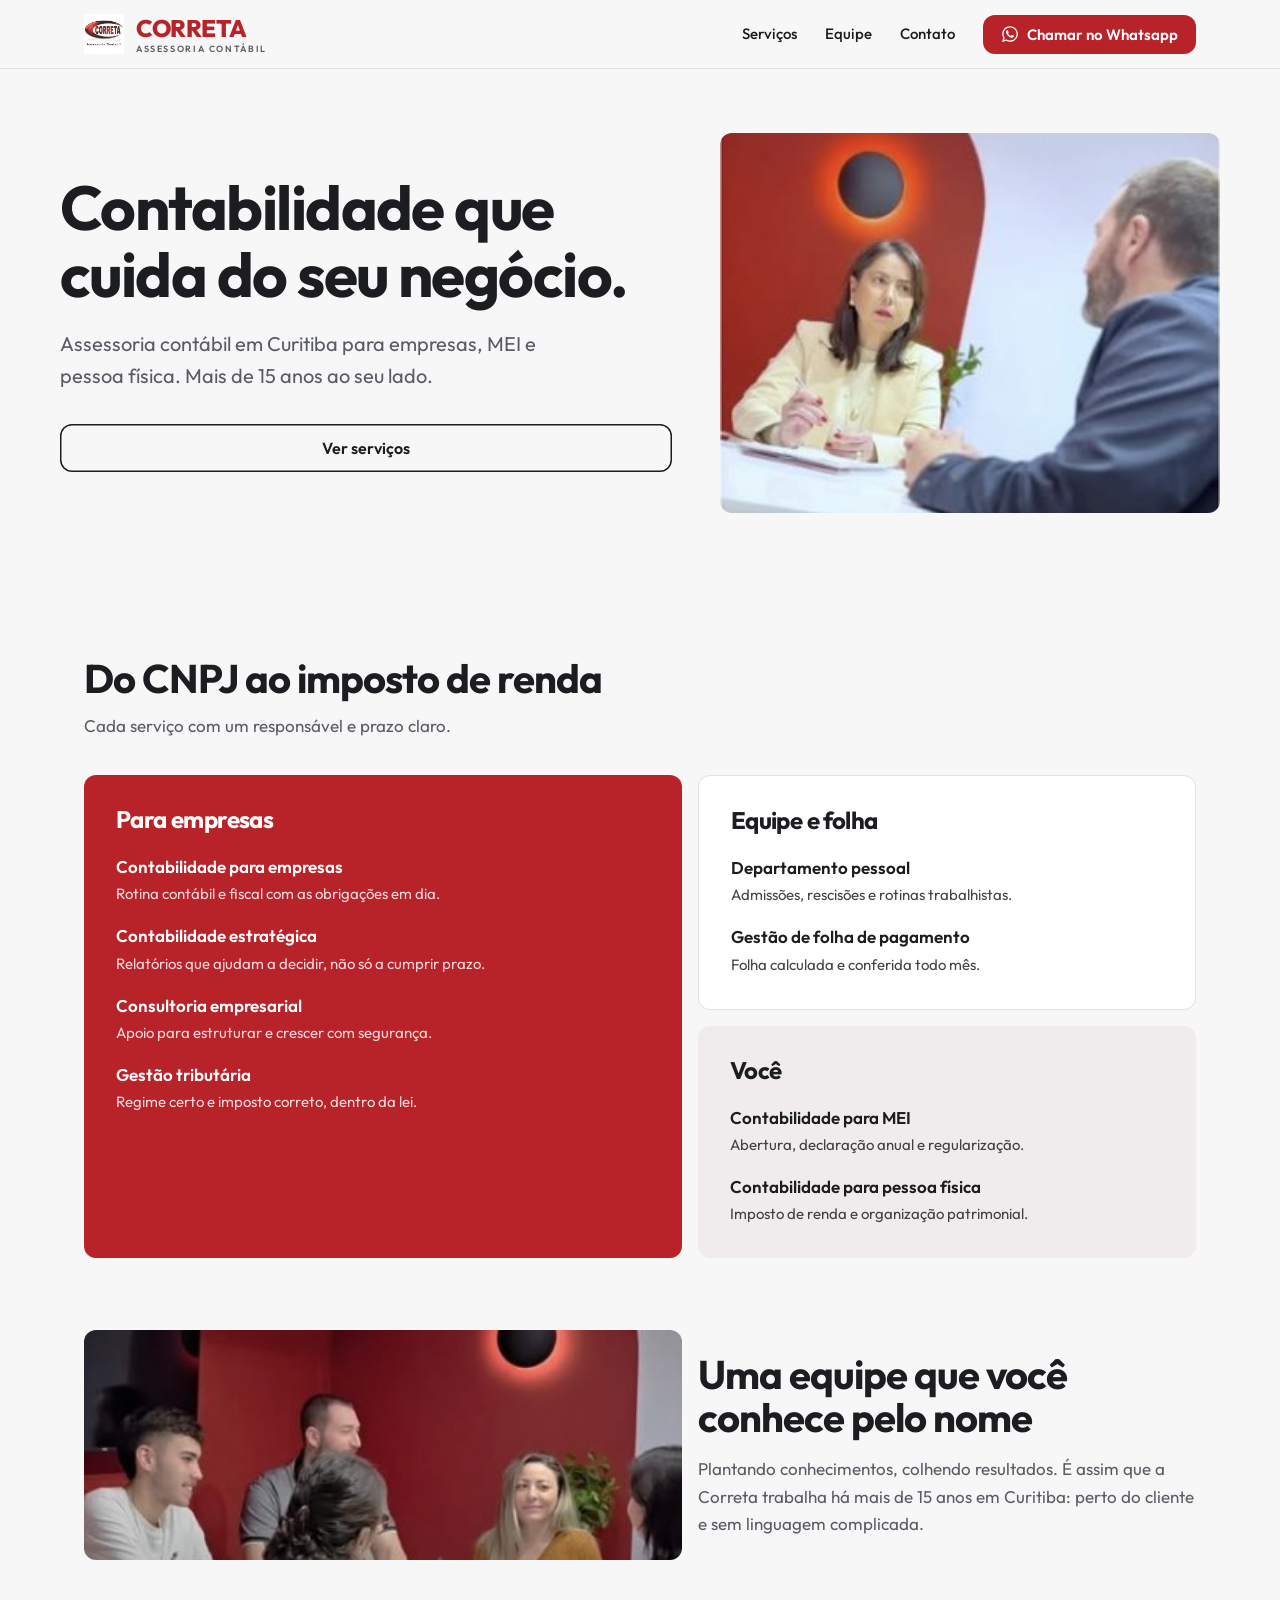
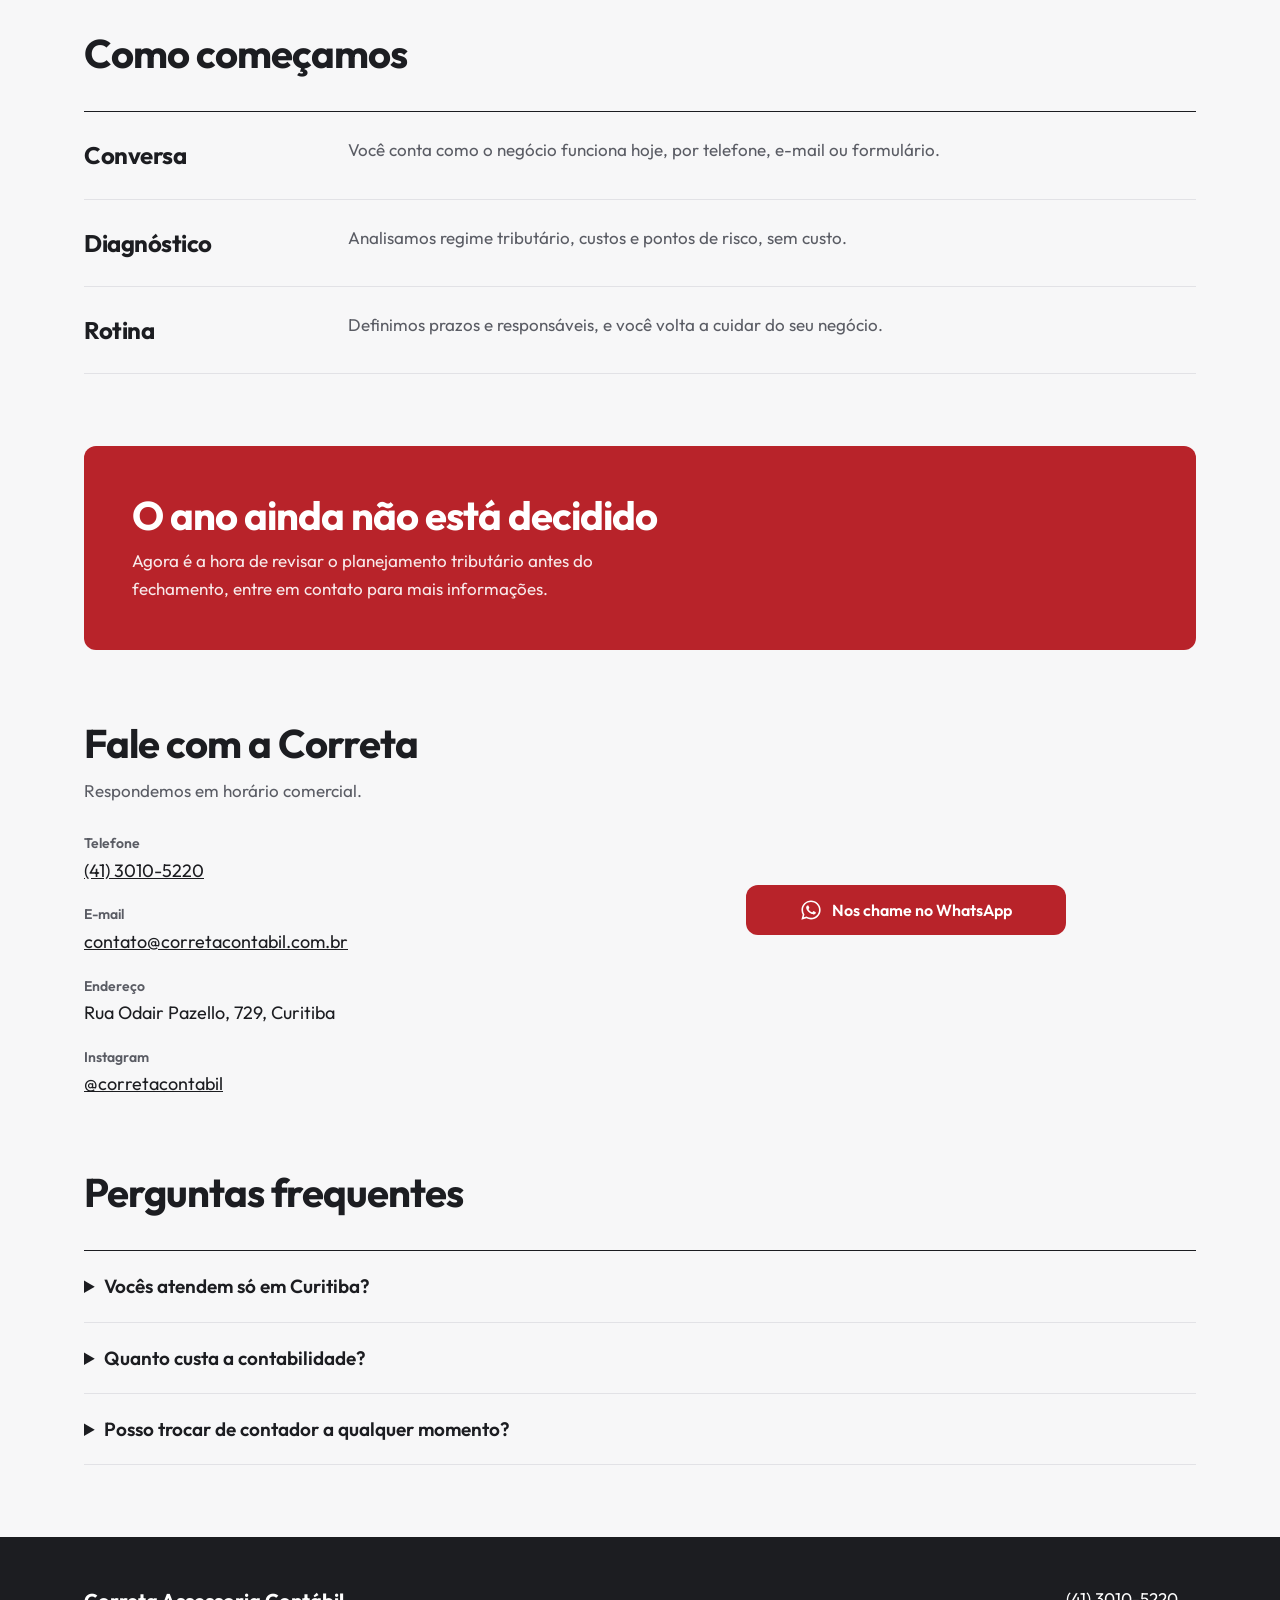
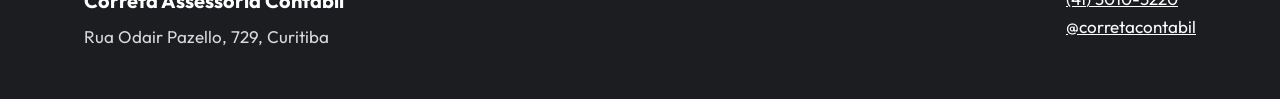
==== Correta Assessoria Contábil.html @ e1a7342b "Primeiro commit" ====
<!doctype html>
<html lang="pt-BR">
  <head>
    <meta charset="utf-8" />
    <meta
      name="viewport"
      content="width=device-width, initial-scale=1, viewport-fit=cover"
    />
    <title>Correta Assessoria Contábil | Curitiba</title>
    <meta
      name="description"
      content="Assessoria contábil em Curitiba para empresas, MEI e pessoa física. Peça seu diagnóstico gratuito."
    />
    <link rel="preconnect" href="https://fonts.googleapis.com" />
    <link rel="preconnect" href="https://fonts.gstatic.com" crossorigin />
    <link
      href="https://fonts.googleapis.com/css2?family=Outfit:wght@400;500;600;700;800&display=swap"
      rel="stylesheet"
    />

    <link rel="icon" type="image/png" href="/public/logo.jpg" />

    <style>
      :root {
        color-scheme: light;
        --bg: #f7f7f8;
        --surf: #fff;
        --tint: #f0eced;
        --ink: #1c1d21;
        --mut: #5a5c64;
        --acc: #b8232a;
        --accd: #8f1a20;
        --line: #e2e2e6;
        --r: 12px;
        box-sizing: border-box;
        padding-top: env(safe-area-inset-top, 0px);
        padding-bottom: env(safe-area-inset-bottom, 0px);
      }
      * {
        box-sizing: border-box;
      }
      html {
        scroll-padding-top: calc(72px + env(safe-area-inset-top, 0px));
        scroll-behavior: smooth;
      }
      @media (prefers-reduced-motion: reduce) {
        html {
          scroll-behavior: auto;
        }
        * {
          transition: none !important;
        }
      }
      body {
        margin: 0;
        background: var(--bg);
        color: var(--ink);
        font:
          400 17px/1.6 Outfit,
          system-ui,
          -apple-system,
          "Segoe UI",
          Roboto,
          sans-serif;
      }
      .w {
        max-width: 1160px;
        margin: 0 auto;
        padding: 0 24px;
      }
      h1,
      h2,
      h3 {
        font-weight: 700;
        letter-spacing: -0.025em;
        line-height: 1.08;
        margin: 0;
      }
      h1 {
        font-size: clamp(34px, 5.6vw, 62px);
      }
      h2 {
        font-size: clamp(26px, 3.8vw, 40px);
      }
      p {
        margin: 0;
      }
      .mut {
        color: var(--mut);
      }
      header {
        position: sticky;
        top: env(safe-area-inset-top, 0px);
        z-index: 10;
        background: var(--bg);
        border-bottom: 1px solid var(--line);
      }
      header .w {
        height: 68px;
        display: flex;
        align-items: center;
        justify-content: space-between;
        gap: 16px;
      }
      .logo {
        font-weight: 800;
        font-size: 24px;
        letter-spacing: -0.02em;
        color: var(--acc);
        text-transform: uppercase;
        line-height: 1;
        text-decoration: none;
      }
      .logo small {
        display: block;
        font-size: 9px;
        font-weight: 600;
        letter-spacing: 0.18em;
        color: var(--mut);
        margin-top: 4px;
      }
      nav {
        display: flex;
        align-items: center;
        gap: 28px;
      }
      nav a:not(.btn) {
        color: var(--ink);
        text-decoration: none;
        font-weight: 500;
        font-size: 15px;
      }
      nav a:not(.btn):hover {
        color: var(--acc);
      }
      nav a.btn {
        display: inline-flex;
        align-items: center;
        justify-content: center;
        gap: 8px; /* Espaçamento entre o ícone e o texto */
      }

      /* Tamanho e cor do ícone SVG do WhatsApp */
      nav a.btn svg {
        width: 18px;
        height: 18px;
        fill: currentColor; /* Herda a cor branca do texto do botão */
        flex-shrink: 0;
      }
      .btn {
        display: inline-block;
        background: var(--acc);
        color: #fff;
        font:
          600 16px Outfit,
          system-ui,
          sans-serif;
        padding: 14px 24px;
        border-radius: var(--r);
        text-decoration: none;
        border: 0;
        cursor: pointer;
        white-space: nowrap;
        transition:
          background 0.15s,
          transform 0.1s;
      }
      .btn:hover {
        background: var(--accd);
      }
      .btn:active {
        transform: translateY(1px);
      }
      .btn.line {
        background: transparent;
        color: var(--ink);
        box-shadow: inset 0 0 0 1.5px var(--ink);
        width: 100%;
        text-align: center;
      }
      .btn.line:hover {
        background: var(--ink);
        color: #fff;
      }
      .btn.white {
        background: #fff;
        color: var(--accd);
      }
      .btn.white:hover {
        background: var(--tint);
      }
      .btn.sm {
        padding: 10px 18px;
        font-size: 15px;
      }
      .btn-wsp {
        display: inline-flex;
        align-items: center;
        justify-content: center;
        gap: 10px;
        width: 100%; /* Ocupa a largura disponível da coluna no formulário */
        max-width: 320px; /* Define um tamanho máximo elegante */
        text-align: center;
      }

      /* Garante o alinhamento do conteúdo da coluna onde o botão está inserido */
      .form-column-center {
        display: flex;
        flex-direction: column;
        justify-content: center;
        align-items: center;
        height: 100%;
      }

      .logo {
        display: flex;
        align-items: center;
        gap: 12px; /* Espaço entre a imagem e o texto */
        text-decoration: none;
        font-weight: 800;
        font-size: 24px;
        letter-spacing: -0.02em;
        color: var(--acc);
        text-transform: uppercase;
        line-height: 1;
      }

      /* Tamanho controlado da imagem */
      .logo-img {
        max-height: 40px;
        width: auto;
        object-fit: contain;
      }

      /* Estilo do texto ao lado da imagem */
      .logo-text small {
        display: block;
        font-size: 9px;
        font-weight: 600;
        letter-spacing: 0.18em;
        color: var(--mut);
        margin-top: 4px;
      }

      /* Ajuste do tamanho do ícone SVG do WhatsApp */
      .btn-wsp svg {
        width: 22px;
        height: 22px;
        fill: currentColor;
        flex-shrink: 0;
      }
      .hero {
        display: grid;
        grid-template-columns: 1.1fr 0.9fr;
        gap: 48px;
        align-items: center;
        padding: 64px 0 72px;
      }
      .hero p {
        font-size: 20px;
        color: var(--mut);
        max-width: 480px;
        margin-top: 20px;
      }
      .cta {
        display: flex;
        gap: 12px;
        flex-wrap: wrap;
        margin-top: 32px;
      }
      .ph {
        width: 100%;
        display: block;
        border-radius: var(--r);
        object-fit: cover;
      }
      .hero .ph {
        aspect-ratio: 4/4.6;
      }
      section {
        padding: 72px 0;
      }
      .head {
        max-width: 620px;
        margin-bottom: 36px;
      }
      .head p {
        margin-top: 12px;
        color: var(--mut);
      }
      .bento {
        display: grid;
        grid-template-columns: 1.2fr 1fr;
        grid-template-rows: auto auto;
        gap: 16px;
      }
      .cell {
        border-radius: var(--r);
        padding: 32px;
      }
      .cell h3 {
        font-size: 24px;
        margin-bottom: 20px;
      }
      .cell dl {
        margin: 0;
      }
      .cell dt {
        font-weight: 600;
        font-size: 17px;
      }
      .cell dd {
        margin: 2px 0 16px;
        font-size: 15px;
        opacity: 0.82;
      }
      .cell dd:last-child {
        margin-bottom: 0;
      }
      .c1 {
        grid-row: span 2;
        background: var(--acc);
        color: #fff;
      }
      .c2 {
        background: var(--surf);
        border: 1px solid var(--line);
      }
      .c3 {
        background: var(--tint);
      }
      .split {
        display: grid;
        grid-template-columns: 1.2fr 1fr;
        gap: 16px;
        align-items: center;
      }

      .split .ph {
        width: 100%;
        aspect-ratio: 16/9;
        object-fit: cover;
        border-radius: var(--r);
      }
      .split p {
        margin-top: 16px;
        color: var(--mut);
      }
      .steps {
        border-top: 1.5px solid var(--ink);
      }
      .step {
        display: grid;
        grid-template-columns: 240px 1fr;
        gap: 24px;
        padding: 24px 0;
        border-bottom: 1px solid var(--line);
      }
      .step b {
        font-size: 24px;
        font-weight: 700;
        letter-spacing: -0.02em;
      }
      .band {
        background: var(--acc);
        color: #fff;
        border-radius: var(--r);
        padding: 48px;
        display: flex;
        justify-content: space-between;
        align-items: center;
        gap: 32px;
        flex-wrap: wrap;
      }
      .band p {
        margin-top: 10px;
        opacity: 0.9;
        max-width: 520px;
      }
      .form {
        display: grid;
        grid-template-columns: 0.9fr 1.1fr;
        gap: 56px;
      }
      .info dl {
        margin: 28px 0 0;
      }
      .info dt {
        font-size: 14px;
        font-weight: 600;
        color: var(--mut);
        margin-top: 18px;
      }
      .info dd {
        margin: 2px 0 0;
        font-size: 18px;
      }
      .info a {
        color: var(--ink);
      }
      form {
        background: var(--surf);
        border: 1px solid var(--line);
        border-radius: var(--r);
        padding: 32px;
      }
      label {
        display: block;
        font-weight: 600;
        font-size: 15px;
        margin-bottom: 8px;
      }
      .f {
        margin-bottom: 20px;
      }
      .hint {
        font-size: 14px;
        color: var(--mut);
        margin-top: 6px;
      }
      .err {
        font-size: 14px;
        color: var(--accd);
        margin-top: 6px;
        display: none;
      }
      .bad input {
        border-color: var(--accd);
      }
      .bad .err {
        display: block;
      }
      input,
      select {
        width: 100%;
        padding: 14px;
        border-radius: var(--r);
        border: 1.5px solid #9c9ea6;
        background: #fff;
        color: var(--ink);
        font: inherit;
      }
      input:focus-visible,
      select:focus-visible,
      .btn:focus-visible,
      summary:focus-visible,
      a:focus-visible {
        outline: 3px solid var(--ink);
        outline-offset: 2px;
      }
      details {
        border-bottom: 1px solid var(--line);
        padding: 20px 0;
      }
      details:first-of-type {
        border-top: 1.5px solid var(--ink);
      }
      summary {
        font-weight: 600;
        font-size: 19px;
        cursor: pointer;
      }
      details p {
        margin-top: 10px;
        color: var(--mut);
        max-width: 640px;
      }
      footer {
        background: var(--ink);
        color: #d9dade;
        padding: 48px 0;
      }
      footer .w {
        display: flex;
        justify-content: space-between;
        gap: 24px;
        flex-wrap: wrap;
      }
      footer b {
        color: #fff;
        font-size: 20px;
      }
      footer a {
        color: #fff;
      }
      @media (max-width: 820px) {
        nav a:not(.btn) {
          display: none;
        }
        .hero,
        .split,
        .form {
          grid-template-columns: 1fr;
          gap: 32px;
        }
        .hero {
          padding: 36px 0 48px;
        }
        .hero .ph {
          aspect-ratio: 4/3;
          order: -1;
        }
        .bento {
          grid-template-columns: 1fr;
        }
        .c1 {
          grid-row: auto;
        }
        .step {
          grid-template-columns: 1fr;
          gap: 6px;
        }
        section {
          padding: 52px 0;
        }
        .band {
          padding: 32px;
        }
        .cell {
          padding: 24px;
        }
        form {
          padding: 24px;
        }
      }
    </style>
  </head>
  <body>
    <header>
      <div class="w">
        <a class="logo" href="#">
          <img src="/public/logo.jpg" alt="Logo Correta" class="logo-img" />
          <div class="logo-text">
            CORRETA
            <small>ASSESSORIA CONTÁBIL</small>
          </div>
        </a>
        <nav>
          <a href="#servicos">Serviços</a><a href="#equipe">Equipe</a
          ><a href="#contato">Contato</a
          ><a
            class="btn sm"
            href="https://wa.me/554130105220?text=Ol%C3%A1!%20Gostaria%20de%20mais%20informa%C3%A7%C3%B5es."
          >
            <svg xmlns="http://www.w3.org/2000/svg" viewBox="0 0 448 512">
              <path
                d="M380.9 97.1C339 55.1 283.2 32 223.9 32c-122.4 0-222 99.6-222 222 0 39.1 10.2 77.3 29.6 111L0 480l117.7-30.9c32.4 17.7 68.9 27 106.1 27h.1c122.3 0 224.1-99.6 224.1-222 0-59.3-25.2-115-67.1-157zm-157 341.6c-33.2 0-65.7-8.9-94-25.7l-6.7-4-69.8 18.3 18.6-68.1-4.4-7c-18.5-29.4-28.2-63.3-28.2-98.2 0-101.7 82.8-184.5 184.6-184.5 49.3 0 95.6 19.2 130.4 54.1 34.8 34.9 56.2 81.2 56.1 130.5 0 101.8-84.9 184.6-186.6 184.6zm101.2-138.2c-5.5-2.8-32.8-16.2-37.9-18-5.1-1.9-8.8-2.8-12.5 2.8-3.7 5.6-14.3 18-17.6 21.8-3.2 3.7-6.5 4.2-12 1.4-32.6-16.3-54-29.1-75.5-66-5.7-9.8 5.7-9.1 16.3-30.3 1.8-3.7.9-6.9-.5-9.7-1.4-2.8-12.5-30.1-17.1-41.2-4.5-10.8-9.1-9.3-12.5-9.5-3.2-.2-6.9-.2-10.6-.2-3.7 0-9.7 1.4-14.8 6.9-5.1 5.6-19.4 19-19.4 46.3 0 27.3 19.9 53.7 22.6 57.4 2.8 3.7 39.1 59.7 94.8 83.8 35.2 15.2 49 16.5 66.6 13.9 10.7-1.6 32.8-13.4 37.4-26.4 4.6-13 4.6-24.1 3.2-26.4-1.3-2.5-5-3.9-10.5-6.6z"
              />
            </svg>
            Chamar no Whatsapp
          </a>
        </nav>
      </div>
    </header>

    <main>
      <div class="w hero">
        <div>
          <h1>Contabilidade que cuida do seu negócio.</h1>
          <p>
            Assessoria contábil em Curitiba para empresas, MEI e pessoa física.
            Mais de 15 anos ao seu lado.
          </p>
          <div class="cta">
            <a class="btn line" href="#servicos">Ver serviços</a>
          </div>
        </div>
        <img
          class="ph"
          src="[data-uri]"
          width="310"
          height="380"
          alt="Contadora atendendo um cliente na sala de reuniões da Correta"
        />
      </div>

      <section id="servicos">
        <div class="w">
          <div class="head">
            <h2>Do CNPJ ao imposto de renda</h2>
            <p>Cada serviço com um responsável e prazo claro.</p>
          </div>
          <div class="bento">
            <div class="cell c1">
              <h3>Para empresas</h3>
              <dl>
                <dt>Contabilidade para empresas</dt>
                <dd>Rotina contábil e fiscal com as obrigações em dia.</dd>
                <dt>Contabilidade estratégica</dt>
                <dd>
                  Relatórios que ajudam a decidir, não só a cumprir prazo.
                </dd>
                <dt>Consultoria empresarial</dt>
                <dd>Apoio para estruturar e crescer com segurança.</dd>
                <dt>Gestão tributária</dt>
                <dd>Regime certo e imposto correto, dentro da lei.</dd>
              </dl>
            </div>
            <div class="cell c2">
              <h3>Equipe e folha</h3>
              <dl>
                <dt>Departamento pessoal</dt>
                <dd>Admissões, rescisões e rotinas trabalhistas.</dd>
                <dt>Gestão de folha de pagamento</dt>
                <dd>Folha calculada e conferida todo mês.</dd>
              </dl>
            </div>
            <div class="cell c3">
              <h3>Você</h3>
              <dl>
                <dt>Contabilidade para MEI</dt>
                <dd>Abertura, declaração anual e regularização.</dd>
                <dt>Contabilidade para pessoa física</dt>
                <dd>Imposto de renda e organização patrimonial.</dd>
              </dl>
            </div>
          </div>
        </div>
      </section>

      <section id="equipe" style="padding-top: 0">
        <div class="w split">
          <img
            class="ph"
            src="[data-uri]"
            width="418"
            height="230"
            alt="Equipe da Correta reunida na sala vermelha do escritório"
            loading="lazy"
          />
          <div>
            <h2>Uma equipe que você conhece pelo nome</h2>
            <p>
              Plantando conhecimentos, colhendo resultados. É assim que a
              Correta trabalha há mais de 15 anos em Curitiba: perto do cliente
              e sem linguagem complicada.
            </p>
          </div>
        </div>
      </section>

      <section style="padding-top: 0">
        <div class="w">
          <div class="head"><h2>Como começamos</h2></div>
          <div class="steps">
            <div class="step">
              <b>Conversa</b>
              <p class="mut">
                Você conta como o negócio funciona hoje, por telefone, e-mail ou
                formulário.
              </p>
            </div>
            <div class="step">
              <b>Diagnóstico</b>
              <p class="mut">
                Analisamos regime tributário, custos e pontos de risco, sem
                custo.
              </p>
            </div>
            <div class="step">
              <b>Rotina</b>
              <p class="mut">
                Definimos prazos e responsáveis, e você volta a cuidar do seu
                negócio.
              </p>
            </div>
          </div>
        </div>
      </section>

      <section style="padding-top: 0">
        <div class="w">
          <div class="band">
            <div>
              <h2>O ano ainda não está decidido</h2>
              <p>
                Agora é a hora de revisar o planejamento tributário antes do
                fechamento, entre em contato para mais informações.
              </p>
            </div>
          </div>
        </div>
      </section>

      <section id="contato" style="padding-top: 0">
        <div class="w form">
          <!-- Informações de contacto à esquerda -->
          <div class="info">
            <h2>Fale com a Correta</h2>
            <p class="mut" style="margin-top: 12px">
              Respondemos em horário comercial.
            </p>
            <dl>
              <dt>Telefone</dt>
              <dd><a href="tel:+554130105220">(41) 3010-5220</a></dd>
              <dt>E-mail</dt>
              <dd>
                <a href="mailto:contato@corretacontabil.com.br"
                  >contato@corretacontabil.com.br</a
                >
              </dd>
              <dt>Endereço</dt>
              <dd>Rua Odair Pazello, 729, Curitiba</dd>
              <dt>Instagram</dt>
              <dd>
                <a
                  href="https://instagram.com/corretacontabil"
                  target="_blank"
                  rel="noopener"
                  >@corretacontabil</a
                >
              </dd>
            </dl>
          </div>

          <!-- Coluna da direita com o botão centralizado -->
          <div class="form-column-center">
            <a
              class="btn btn-wsp"
              href="https://wa.me/554130105220?text=Ol%C3%A1!%20Gostaria%20de%20mais%20informa%C3%A7%C3%B5es."
              target="_blank"
              rel="noopener"
            >
              <!-- Ícone SVG do WhatsApp -->
              <svg xmlns="http://www.w3.org/2000/svg" viewBox="0 0 448 512">
                <path
                  d="M380.9 97.1C339 55.1 283.2 32 223.9 32c-122.4 0-222 99.6-222 222 0 39.1 10.2 77.3 29.6 111L0 480l117.7-30.9c32.4 17.7 68.9 27 106.1 27h.1c122.3 0 224.1-99.6 224.1-222 0-59.3-25.2-115-67.1-157zm-157 341.6c-33.2 0-65.7-8.9-94-25.7l-6.7-4-69.8 18.3 18.6-68.1-4.4-7c-18.5-29.4-28.2-63.3-28.2-98.2 0-101.7 82.8-184.5 184.6-184.5 49.3 0 95.6 19.2 130.4 54.1 34.8 34.9 56.2 81.2 56.1 130.5 0 101.8-84.9 184.6-186.6 184.6zm101.2-138.2c-5.5-2.8-32.8-16.2-37.9-18-5.1-1.9-8.8-2.8-12.5 2.8-3.7 5.6-14.3 18-17.6 21.8-3.2 3.7-6.5 4.2-12 1.4-32.6-16.3-54-29.1-75.5-66-5.7-9.8 5.7-9.1 16.3-30.3 1.8-3.7.9-6.9-.5-9.7-1.4-2.8-12.5-30.1-17.1-41.2-4.5-10.8-9.1-9.3-12.5-9.5-3.2-.2-6.9-.2-10.6-.2-3.7 0-9.7 1.4-14.8 6.9-5.1 5.6-19.4 19-19.4 46.3 0 27.3 19.9 53.7 22.6 57.4 2.8 3.7 39.1 59.7 94.8 83.8 35.2 15.2 49 16.5 66.6 13.9 10.7-1.6 32.8-13.4 37.4-26.4 4.6-13 4.6-24.1 3.2-26.4-1.3-2.5-5-3.9-10.5-6.6z"
                />
              </svg>
              Nos chame no WhatsApp
            </a>
          </div>
        </div>
      </section>

      <section style="padding-top: 0">
        <div class="w">
          <div class="head"><h2>Perguntas frequentes</h2></div>
          <details>
            <summary>Vocês atendem só em Curitiba?</summary>
            <p>
              O escritório fica em Curitiba. Fale com a equipe para saber como
              atendemos sua cidade.
            </p>
          </details>
          <details>
            <summary>Quanto custa a contabilidade?</summary>
            <p>
              Depende do regime e do porte da empresa. O diagnóstico é gratuito
              e sem compromisso.
            </p>
          </details>
          <details>
            <summary>Posso trocar de contador a qualquer momento?</summary>
            <p>Sim. A equipe cuida da documentação e da transição para você.</p>
          </details>
        </div>
      </section>
    </main>

    <footer>
      <div class="w">
        <div>
          <b>Correta Assessoria Contábil</b>
          <p style="margin-top: 6px">Rua Odair Pazello, 729, Curitiba</p>
        </div>
        <div>
          <a href="tel:+554130105220">(41) 3010-5220</a><br /><a
            href="https://instagram.com/corretacontabil"
            target="_blank"
            rel="noopener"
            >@corretacontabil</a
          >
        </div>
      </div>
    </footer>

    <script>
      const WHATS = "";
      document.getElementById("f").addEventListener("submit", (e) => {
        e.preventDefault();
        const n = document.getElementById("nome").value.trim(),
          g = document.getElementById("gn");
        g.classList.toggle("bad", !n);
        if (!n) return;
        const m = `Olá! Meu nome é ${n}. ${document.getElementById("sit").value}. Ramo: ${document.getElementById("seg").value}. Gostaria do diagnóstico gratuito.`;
        if (WHATS)
          window.open(
            "https://wa.me/" + WHATS + "?text=" + encodeURIComponent(m),
            "_blank",
          );
        else
          location.href =
            "mailto:contato@corretacontabil.com.br?subject=" +
            encodeURIComponent("Pedido de diagnóstico") +
            "&body=" +
            encodeURIComponent(m);
      });
    </script>
  </body>
</html>
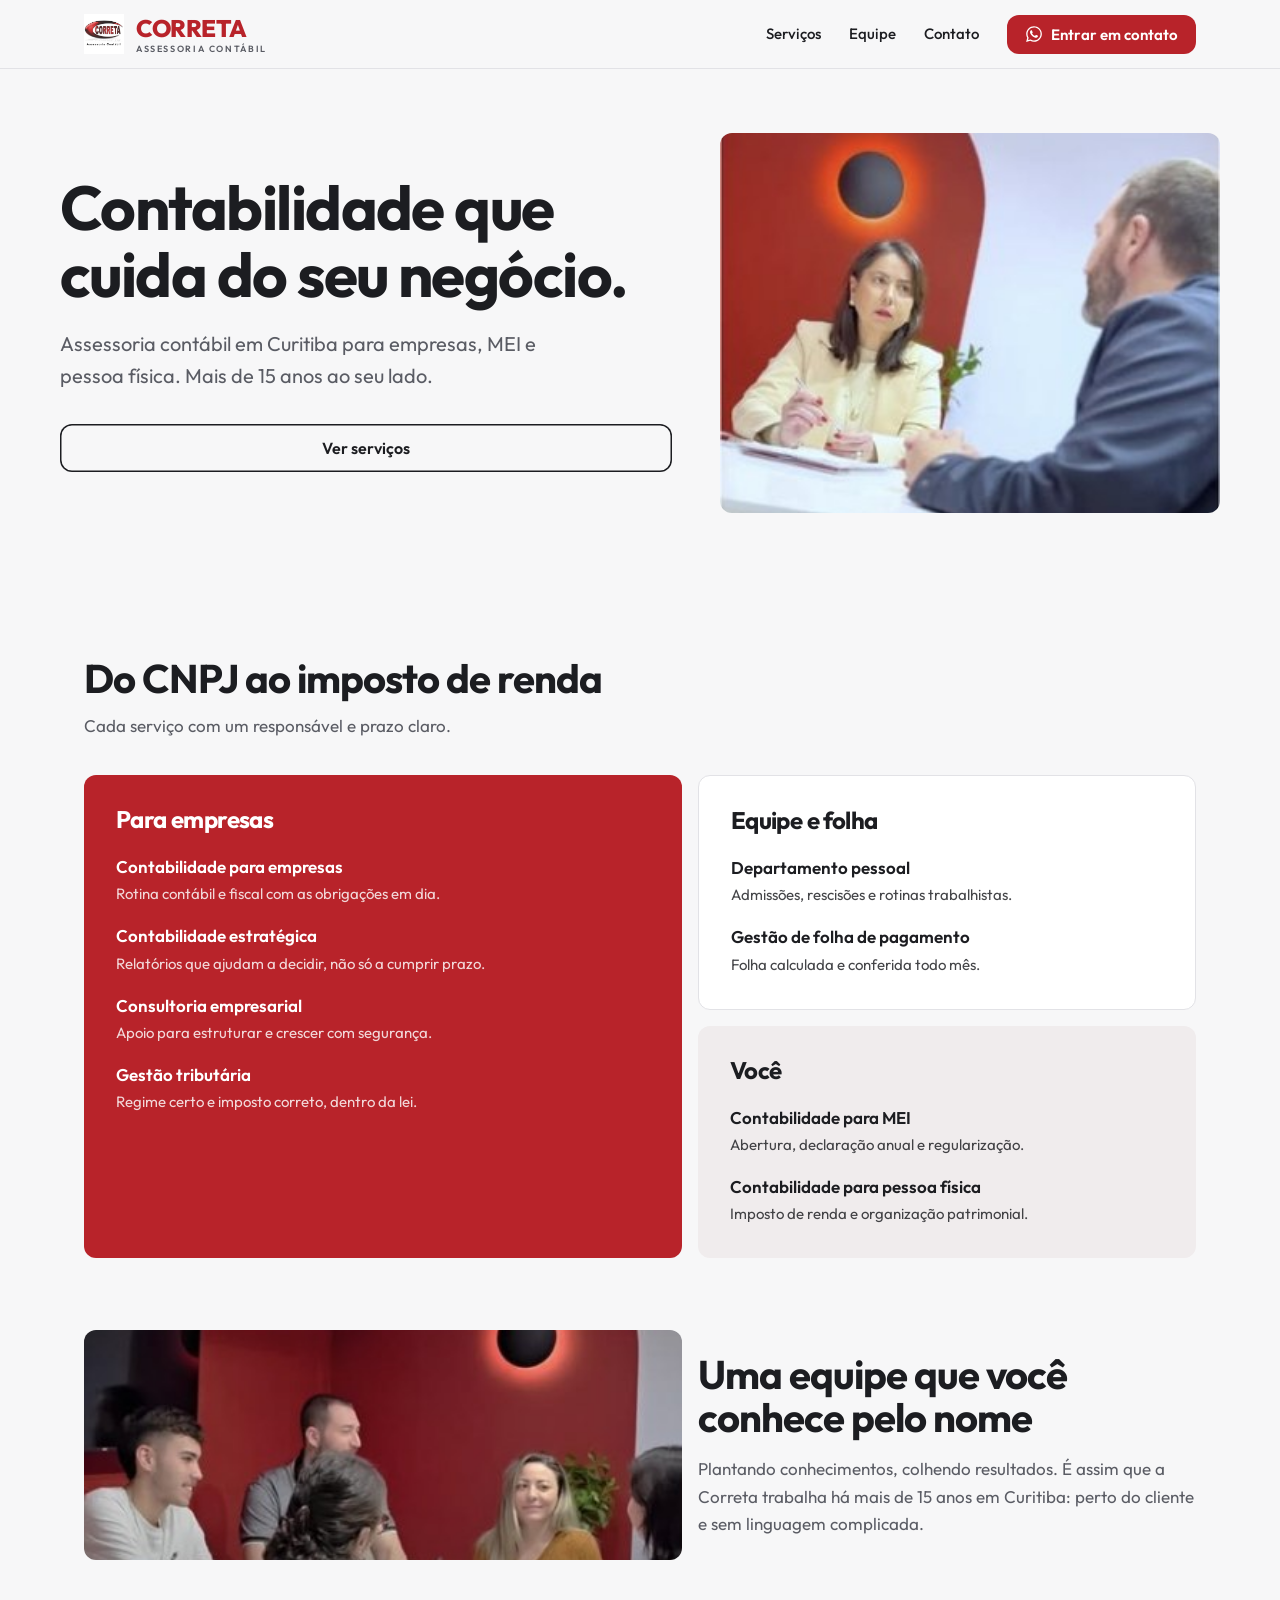
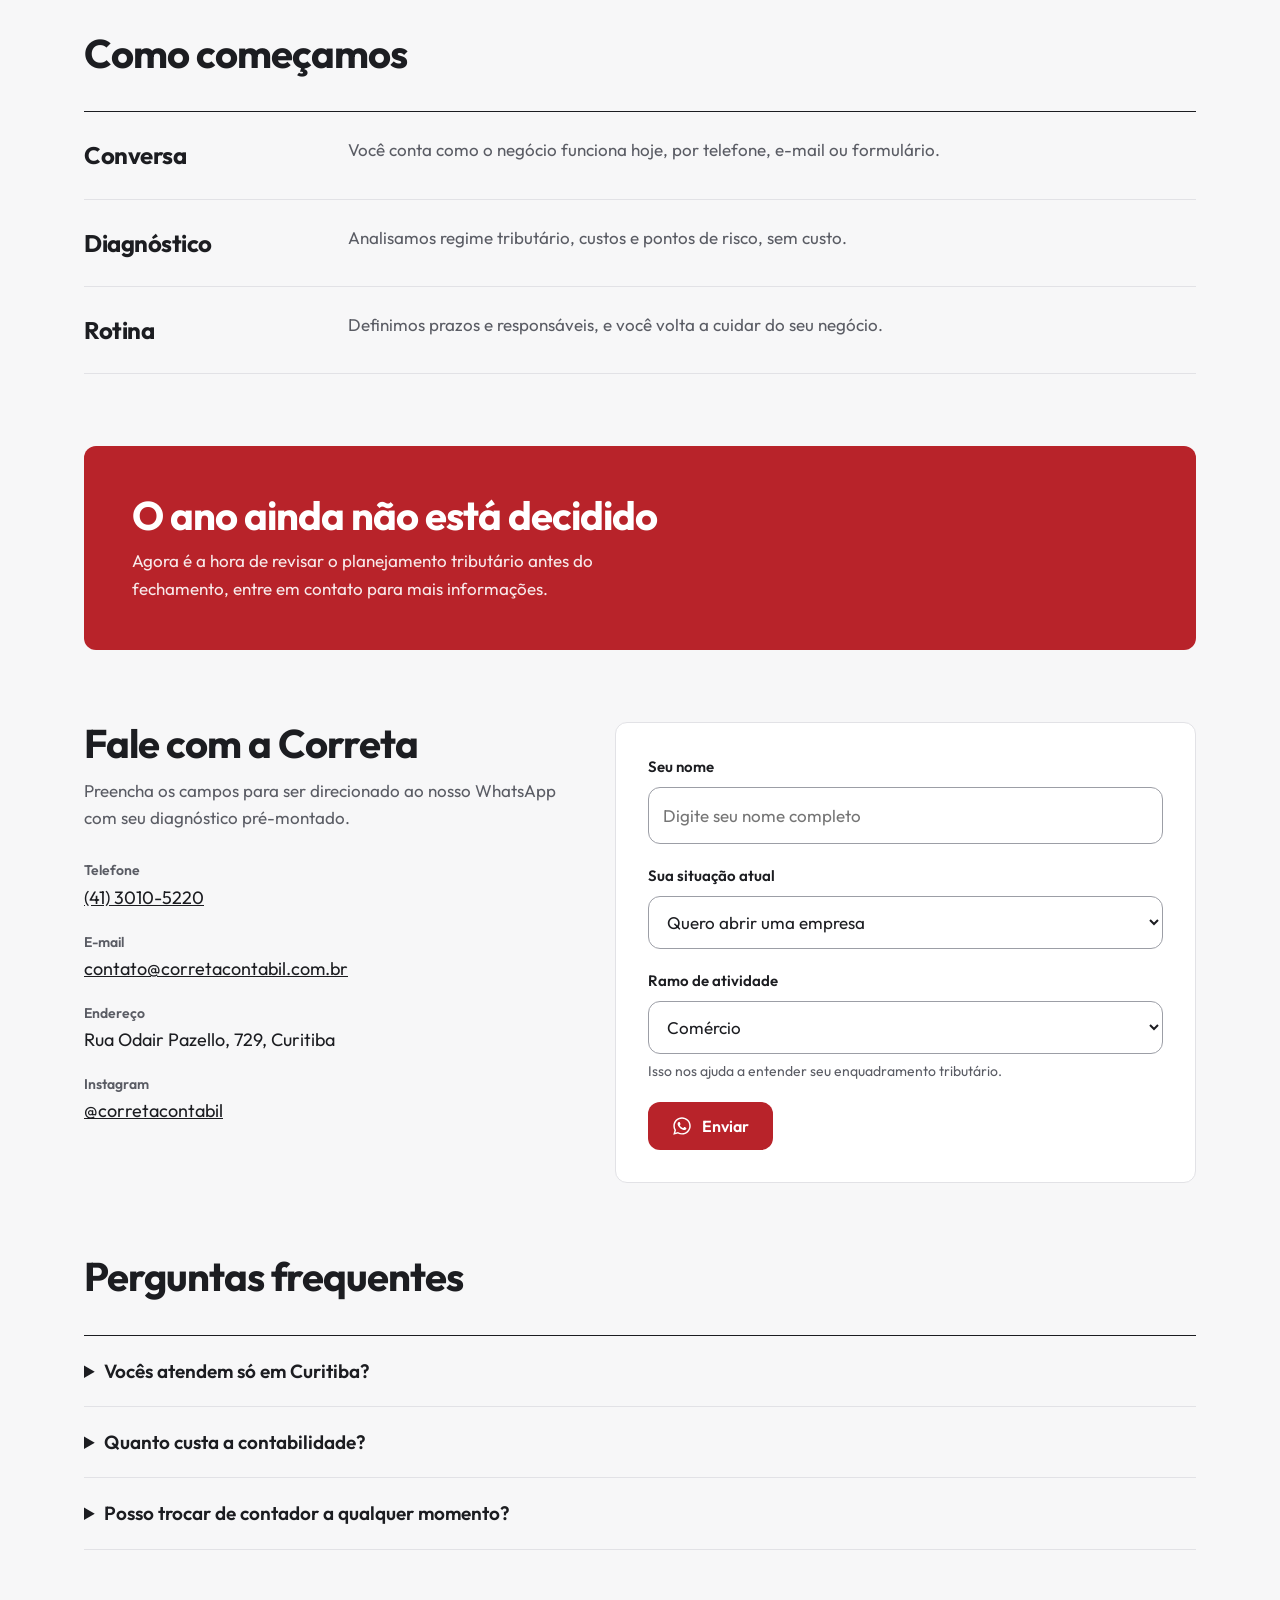
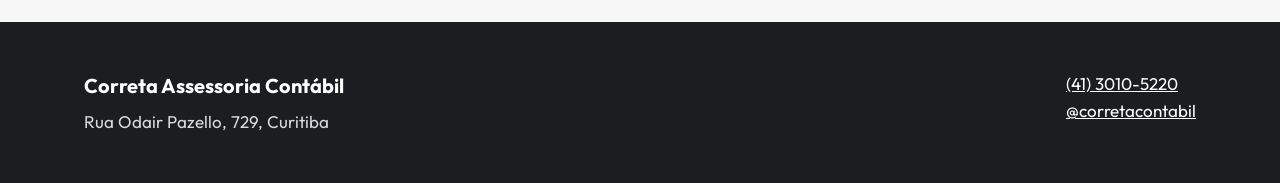
==== commit 7ab95ba0: "ajuste no cta" ====
--- a/Correta Assessoria Contábil.html
+++ b/Correta Assessoria Contábil.html
@@ -249,6 +249,23 @@
         fill: currentColor;
         flex-shrink: 0;
       }
+
+      button.btn,
+      .btn-wsp-submit {
+        display: inline-flex !important;
+        align-items: center !important;
+        justify-content: center !important;
+        gap: 10px; /* Espaçamento horizontal entre o ícone e a palavra 'Enviar' */
+        line-height: 1; /* Evita que a altura da linha empurre o texto para baixo */
+      }
+
+      /* Força a remoção de margens extras ou desalinhamento do SVG */
+      button.btn svg,
+      .btn-wsp-submit svg {
+        display: block; /* Remove o espaçamento de linha padrão de imagens/SVGs */
+        flex-shrink: 0;
+        margin: 0;
+      }
       .hero {
         display: grid;
         grid-template-columns: 1.1fr 0.9fr;
@@ -538,16 +555,13 @@
         <nav>
           <a href="#servicos">Serviços</a><a href="#equipe">Equipe</a
           ><a href="#contato">Contato</a
-          ><a
-            class="btn sm"
-            href="https://wa.me/554130105220?text=Ol%C3%A1!%20Gostaria%20de%20mais%20informa%C3%A7%C3%B5es."
-          >
+          ><a class="btn sm" href="#contato">
             <svg xmlns="http://www.w3.org/2000/svg" viewBox="0 0 448 512">
               <path
                 d="M380.9 97.1C339 55.1 283.2 32 223.9 32c-122.4 0-222 99.6-222 222 0 39.1 10.2 77.3 29.6 111L0 480l117.7-30.9c32.4 17.7 68.9 27 106.1 27h.1c122.3 0 224.1-99.6 224.1-222 0-59.3-25.2-115-67.1-157zm-157 341.6c-33.2 0-65.7-8.9-94-25.7l-6.7-4-69.8 18.3 18.6-68.1-4.4-7c-18.5-29.4-28.2-63.3-28.2-98.2 0-101.7 82.8-184.5 184.6-184.5 49.3 0 95.6 19.2 130.4 54.1 34.8 34.9 56.2 81.2 56.1 130.5 0 101.8-84.9 184.6-186.6 184.6zm101.2-138.2c-5.5-2.8-32.8-16.2-37.9-18-5.1-1.9-8.8-2.8-12.5 2.8-3.7 5.6-14.3 18-17.6 21.8-3.2 3.7-6.5 4.2-12 1.4-32.6-16.3-54-29.1-75.5-66-5.7-9.8 5.7-9.1 16.3-30.3 1.8-3.7.9-6.9-.5-9.7-1.4-2.8-12.5-30.1-17.1-41.2-4.5-10.8-9.1-9.3-12.5-9.5-3.2-.2-6.9-.2-10.6-.2-3.7 0-9.7 1.4-14.8 6.9-5.1 5.6-19.4 19-19.4 46.3 0 27.3 19.9 53.7 22.6 57.4 2.8 3.7 39.1 59.7 94.8 83.8 35.2 15.2 49 16.5 66.6 13.9 10.7-1.6 32.8-13.4 37.4-26.4 4.6-13 4.6-24.1 3.2-26.4-1.3-2.5-5-3.9-10.5-6.6z"
               />
             </svg>
-            Chamar no Whatsapp
+            Entrar em contato
           </a>
         </nav>
       </div>
@@ -684,11 +698,11 @@
 
       <section id="contato" style="padding-top: 0">
         <div class="w form">
-          <!-- Informações de contacto à esquerda -->
           <div class="info">
             <h2>Fale com a Correta</h2>
             <p class="mut" style="margin-top: 12px">
-              Respondemos em horário comercial.
+              Preencha os campos para ser direcionado ao nosso WhatsApp com seu
+              diagnóstico pré-montado.
             </p>
             <dl>
               <dt>Telefone</dt>
@@ -713,23 +727,65 @@
             </dl>
           </div>
 
-          <!-- Coluna da direita com o botão centralizado -->
-          <div class="form-column-center">
-            <a
-              class="btn btn-wsp"
-              href="https://wa.me/554130105220?text=Ol%C3%A1!%20Gostaria%20de%20mais%20informa%C3%A7%C3%B5es."
-              target="_blank"
-              rel="noopener"
-            >
-              <!-- Ícone SVG do WhatsApp -->
-              <svg xmlns="http://www.w3.org/2000/svg" viewBox="0 0 448 512">
+          <form id="f" novalidate>
+            <div class="f" id="gn">
+              <label for="nome">Seu nome</label>
+              <input
+                id="nome"
+                placeholder="Digite seu nome completo"
+                autocomplete="name"
+              />
+              <p class="err">Informe seu nome para continuar.</p>
+            </div>
+
+            <div class="f">
+              <label for="sit">Sua situação atual</label>
+              <select id="sit">
+                <option value="Quero abrir uma empresa">
+                  Quero abrir uma empresa
+                </option>
+                <option value="Sou MEI e quero crescer">
+                  Sou MEI e quero regularizar / crescer
+                </option>
+                <option value="Quero trocar de contador">
+                  Quero trocar de contador
+                </option>
+                <option value="Preciso de contabilidade para pessoa física">
+                  Preciso de contabilidade para Pessoa Física
+                </option>
+              </select>
+            </div>
+
+            <div class="f">
+              <label for="seg">Ramo de atividade</label>
+              <select id="seg">
+                <option value="Comércio">Comércio</option>
+                <option value="Serviços">Serviços</option>
+                <option value="Saúde">Saúde</option>
+                <option value="Tecnologia">Tecnologia</option>
+                <option value="Alimentação">Alimentação</option>
+                <option value="Outro">Outro</option>
+              </select>
+              <p class="hint">
+                Isso nos ajuda a entender seu enquadramento tributário.
+              </p>
+            </div>
+
+            <button class="btn btn-wsp-submit" type="submit">
+              <svg
+                xmlns="http://www.w3.org/2000/svg"
+                viewBox="0 0 448 512"
+                width="20"
+                height="20"
+                fill="currentColor"
+              >
                 <path
                   d="M380.9 97.1C339 55.1 283.2 32 223.9 32c-122.4 0-222 99.6-222 222 0 39.1 10.2 77.3 29.6 111L0 480l117.7-30.9c32.4 17.7 68.9 27 106.1 27h.1c122.3 0 224.1-99.6 224.1-222 0-59.3-25.2-115-67.1-157zm-157 341.6c-33.2 0-65.7-8.9-94-25.7l-6.7-4-69.8 18.3 18.6-68.1-4.4-7c-18.5-29.4-28.2-63.3-28.2-98.2 0-101.7 82.8-184.5 184.6-184.5 49.3 0 95.6 19.2 130.4 54.1 34.8 34.9 56.2 81.2 56.1 130.5 0 101.8-84.9 184.6-186.6 184.6zm101.2-138.2c-5.5-2.8-32.8-16.2-37.9-18-5.1-1.9-8.8-2.8-12.5 2.8-3.7 5.6-14.3 18-17.6 21.8-3.2 3.7-6.5 4.2-12 1.4-32.6-16.3-54-29.1-75.5-66-5.7-9.8 5.7-9.1 16.3-30.3 1.8-3.7.9-6.9-.5-9.7-1.4-2.8-12.5-30.1-17.1-41.2-4.5-10.8-9.1-9.3-12.5-9.5-3.2-.2-6.9-.2-10.6-.2-3.7 0-9.7 1.4-14.8 6.9-5.1 5.6-19.4 19-19.4 46.3 0 27.3 19.9 53.7 22.6 57.4 2.8 3.7 39.1 59.7 94.8 83.8 35.2 15.2 49 16.5 66.6 13.9 10.7-1.6 32.8-13.4 37.4-26.4 4.6-13 4.6-24.1 3.2-26.4-1.3-2.5-5-3.9-10.5-6.6z"
                 />
               </svg>
-              Nos chame no WhatsApp
-            </a>
-          </div>
+              <span>Enviar</span>
+            </button>
+          </form>
         </div>
       </section>
 
@@ -776,25 +832,38 @@
     </footer>
 
     <script>
-      const WHATS = "";
-      document.getElementById("f").addEventListener("submit", (e) => {
+      // Insira aqui o número do WhatsApp da Correta (apenas números)
+      const WHATS = "554130105220";
+
+      document.getElementById("f").addEventListener("submit", function (e) {
         e.preventDefault();
-        const n = document.getElementById("nome").value.trim(),
-          g = document.getElementById("gn");
-        g.classList.toggle("bad", !n);
-        if (!n) return;
-        const m = `Olá! Meu nome é ${n}. ${document.getElementById("sit").value}. Ramo: ${document.getElementById("seg").value}. Gostaria do diagnóstico gratuito.`;
-        if (WHATS)
-          window.open(
-            "https://wa.me/" + WHATS + "?text=" + encodeURIComponent(m),
-            "_blank",
-          );
-        else
-          location.href =
-            "mailto:contato@corretacontabil.com.br?subject=" +
-            encodeURIComponent("Pedido de diagnóstico") +
-            "&body=" +
-            encodeURIComponent(m);
+
+        const nomeInput = document.getElementById("nome");
+        const nome = nomeInput.value.trim();
+        const grupoNome = document.getElementById("gn");
+
+        // Validação simples: se o nome não for preenchido, exibe o aviso
+        if (!nome) {
+          grupoNome.classList.add("bad");
+          nomeInput.focus();
+          return;
+        }
+        grupoNome.classList.remove("bad");
+
+        const situacao = document.getElementById("sit").value;
+        const segmento = document.getElementById("seg").value;
+
+        // Mensagem bem estruturada para chegar pronta no WhatsApp
+        const mensagem =
+          `Olá! Meu nome é ${nome}.\n\n` +
+          `• Situação: ${situacao}\n` +
+          `• Ramo de atuação: ${segmento}\n\n` +
+          `Gostaria de solicitar o diagnóstico para a minha empresa.`;
+
+        // Redireciona para o WhatsApp com a mensagem formatada
+        const url =
+          "https://wa.me/" + WHATS + "?text=" + encodeURIComponent(mensagem);
+        window.open(url, "_blank");
       });
     </script>
   </body>
